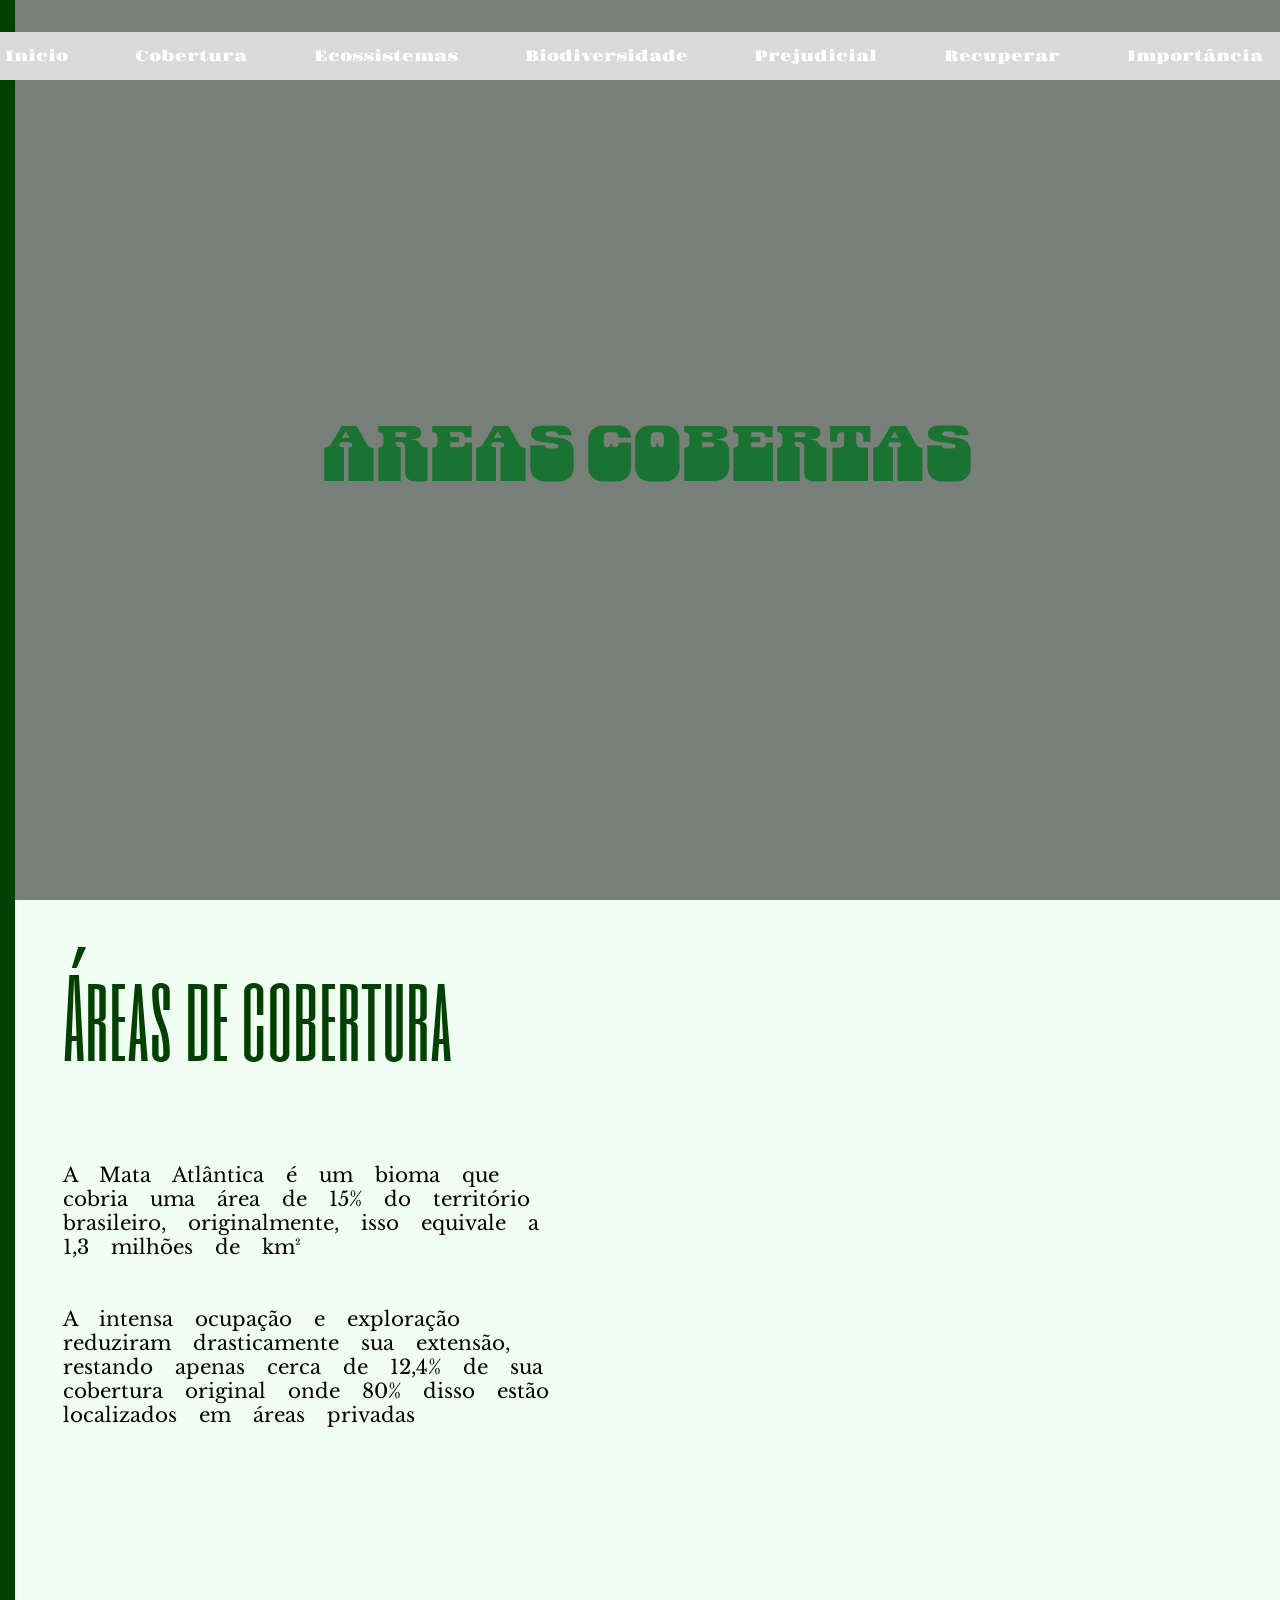
==== ETECVAV/Programação Web/Mata Atlântica/areascobertas.html @ e535a1f0 "Atualização" ====
<!DOCTYPE html>
<html lang="pt-BR">

<head>
    <meta charset="UTF-8">
    <meta name="viewport" content="width=device-width, initial-scale=1.0">
    <title>Areas Cobertas</title>
    <link rel="stylesheet" href="style.css">
</head>

<body>

    <div class="secao secao-capa" id="capa">
    <nav class="navbar">
        <a href="index.html" class="nav-botao">Inicio</a>
        <a href="areascobertas.html" class="nav-botao">Cobertura</a>
        <a href="ecossistemas.html" class="nav-botao">Ecossistemas</a>
        <a href="fauna-flora.html" class="nav-botao">Biodiversidade</a>
        <a href="fatores-prejudicias.html" class="nav-botao">Prejudicial</a>
        <a href="recuperar.html" class="nav-botao">Recuperar</a>
        <a href="importancia.html" class="nav-botao">Importância</a>
    </nav>


        <h1 class="capa-titulo">Areas Cobertas</h1>

    </div>

    <div class="secao" id="areas-cobertas">
        <div class="areas-conteudo">
            <h1 class="titulos areas-titulo">Áreas de cobertura</h1>
            <p class="textos areas-texto">A Mata Atlântica é um bioma que cobria uma área de
                15% do território brasileiro, originalmente, isso equivale
                a 1,3 milhões de km²</p>
            <p class="textos areas-texto">A intensa ocupação e exploração reduziram
                drasticamente sua extensão, restando apenas cerca de
                12,4% de sua cobertura original onde 80% disso estão
                localizados em áreas privadas</p>

        </div>
        <div class="areas-foto"></div>
    </div>
</body>

</html>
---- ETECVAV/Programação Web/Mata Atlântica/style.css ----
@import url('https://fonts.googleapis.com/css2?family=Danfo&family=Gravitas+One&family=Libre+Baskerville:ital,wght@0,400..700;1,400..700&family=Six+Caps&display=swap');

html{
    scroll-behavior: smooth;
}

* {
    margin: 0;
    padding: 0;
    box-sizing: border-box;
}

.secao{
    width: 100%;
    min-height: 100vh;
    background-color: #f0fff1; 
    border-left: 15px solid #004000;
    display: flex;
    scroll-snap-align: start;
}

.secao-menor {
    width: 100%;
    min-height: 80vh;
    border:2px solid red;
    display: flex;
    justify-content: center;
}

.navbar {
    display: flex;
    align-items: center;
    justify-content: center;
    min-width: 1400px;
    gap: 40px;
    position: fixed;
    top: 2rem;
    z-index: 1000;
    padding: 10px 30px;
    border-radius: 50px;
    background-color: #d9d9d9;
    min-height: 3rem;

}

.nav-botao{
    font-family: "Gravitas One", serif;
    font-weight: 400;
    font-size: clamp(5px, 2vw, 15px);
    font-style: normal;
    text-decoration: none;
    color: #ffff;
    padding-right: 2%;
    border-radius: 50px;
    display: flex;
    align-items: center;
    justify-content: center;
    text-align: center;
}

.nav-botao:hover{
    background-color: #004000;
    min-height: 2rem;

}

.secao-capa{
    background-image: url(imagens/fotocapa.jpg);
    background-size: cover;
    background-position: center;
    display: flex;
    justify-content: center;
    align-items: center;
    position: relative;
}

.secao-capa::before {
    content: '';
    position: absolute;
    top: 0;
    left: 0;
    width: 100%;
    height: 100%;
    background-color: rgba(0, 0, 0, 0.5);
}

.capa-titulo {
    position: relative;
    z-index: 1;
    font-size: clamp(50px, 6vw, 120px);
    font-family: "Danfo", serif;
    font-optical-sizing: auto;
    font-weight: 400;
    font-style: normal;
    font-variation-settings: "ELSH" 0;
    color: #1a7431ff;

}

.textos{
    font-size: clamp(14px, 2vw, 20px);
    font-family: "Libre Baskerville", serif;
    font-weight: 400;
    font-style: normal;
    word-spacing: 1rem;
}

.titulos{
    font-size: clamp(80px, 8vw, 160px);
    font-family: "Six Caps", sans-serif;
    font-weight: 400;
    font-style: normal;
    color: #004000
}

.areas-conteudo {
    width: 40%;
    min-height: auto;
    margin-left: 3rem;
}

.areas-titulo{
    position: relative;
    padding: 3rem 0 5rem 0;
}

.areas-texto{
    padding-bottom: 3rem;
}

.areas-foto{
    width: 50%;
    background-image: url(imagens/areacoberta.png);
    background-size: cover;
    background-position: center;
    margin: 5% 0 6rem 6rem;
    border-radius: 50px;
}

#ecossistemas {
    flex-direction: column;
    align-items: center;
    gap: 3rem;
}

.florestas-cards {
    display: flex;
    gap: 3rem;
    height: 200px;
}

.ecossistemas-textos{
    font-size: clamp(15px, 2vw, 40px);
    color: #25a244ff;
    z-index: 1;
}

.ecossistemas-titulo{
    margin-top: 3rem;
}
.card {
    position: relative;
    border-radius: 20px;
    width: 28%;
    height: 60vh;
    overflow: hidden;
    transition: 0.3s;
    display: flex;
    align-items: flex-end;
    padding: 20px;
}

#card-ombrofila  {
    background-image: url(imagens/cardombrofila.jpg);  
    background-size: cover;
    background-position: center; }
#card-araucaria  { 
    background-image: url(imagens/cardmataaraucaria.jfif);      
    background-size: cover;
    background-position: center; 
}
#card-estacional { 
    background-image: url(imagens/estacional.jpg);     
    background-size: cover; 
    background-position: center; }

.card::before {
    content: '';
    position: absolute;
    inset: 0;
    background-color: rgba(0, 0, 0, 0.4);
    transition: 0.4s;
}

.card:hover::before {
    background-color: rgba(0, 0, 0, 0.7);
}

.card-texto-visivel {
    position: relative;
    z-index: 2;
    transition: 0.5s;
    display: flex;
    align-items: center;
    gap: 10px;
}

.card:hover .card-texto-visivel {
    opacity: 0;
    transform: translateY(-20px);
}

.card-titulo {
    font-size: clamp(30px, 2vw, 100px);
    color: #f0fff1;
}

.card-icone {
    width: 30px;
}

.oculto {
    position: absolute;
    top: 20px;
    left: 20px;
    right: 20px;
    opacity: 0;
    transform: translateY(100px);
    transition: 0.5s;
    display: flex;
    flex-direction: column;
    align-items: center;
    gap: 20px;
    text-align: center;
    z-index: 2;
    color: #f0fff1;
}

.card:hover .oculto {
    opacity: 1;
    transform: translateY(0);
}

.textos-card{
    text-align: left;
}
.bio-titulo{
    margin-top: 5rem;
}

.secao-fauna-flora{
    min-height: 100vh;
    width: 50%;
    position: relative;
}

.titulo-fauna-flora{
    margin-top: 3rem;
    text-align: center;
}
#card-fauna{
    background-image: url(imagens/cardfauna.png);
    background-size: cover;
    background-position: center;
}

#card-mico{
    height: 30%;
    width: 40%;
    background-image: url(imagens/cardmico.jpg);
    background-size: cover;
    background-position: center;
    left:2rem;
}

#card-especies{
    position: absolute;
    left:50%;
    height: 40%;
    width: 40%;
    background-image: url(imagens/cardfauna.png);
    background-size: cover;
    background-position: center;
}

.textos-cards-fauna{
    font-size: clamp(10px, 2vw, 20px);
}

#card-pau-brasil{
    height: 30%;
    width: 40%;
    background-image: url(imagens/cardpaubrasil.webp);
    background-size: cover;
    background-position: center;
    top: 3rem;
}

#card-frutas{
    position: absolute;
    left:50%;
    height: 40%;
    width: 40%;
    background-image: url(imagens/cardfruta.jpg);
    background-size: cover;
    background-position: center;
}

.texto-introduçao{
    margin-bottom: 2rem;
    text-align: justify;
}

.introduçao-foto{
    background-image: url(imagens/introduçaofoto.jpg);
    margin: 7% 0 3rem 6rem;
}

.textos-fatores-prejudiciais{
    margin-top: 2rem;
    text-align: justify;
}

.foto-vaca{
    height: 40%;
    width: 40%;
    background-image: url(imagens/vacafoto.avif);
    background-size: cover;
    background-position: center;

}
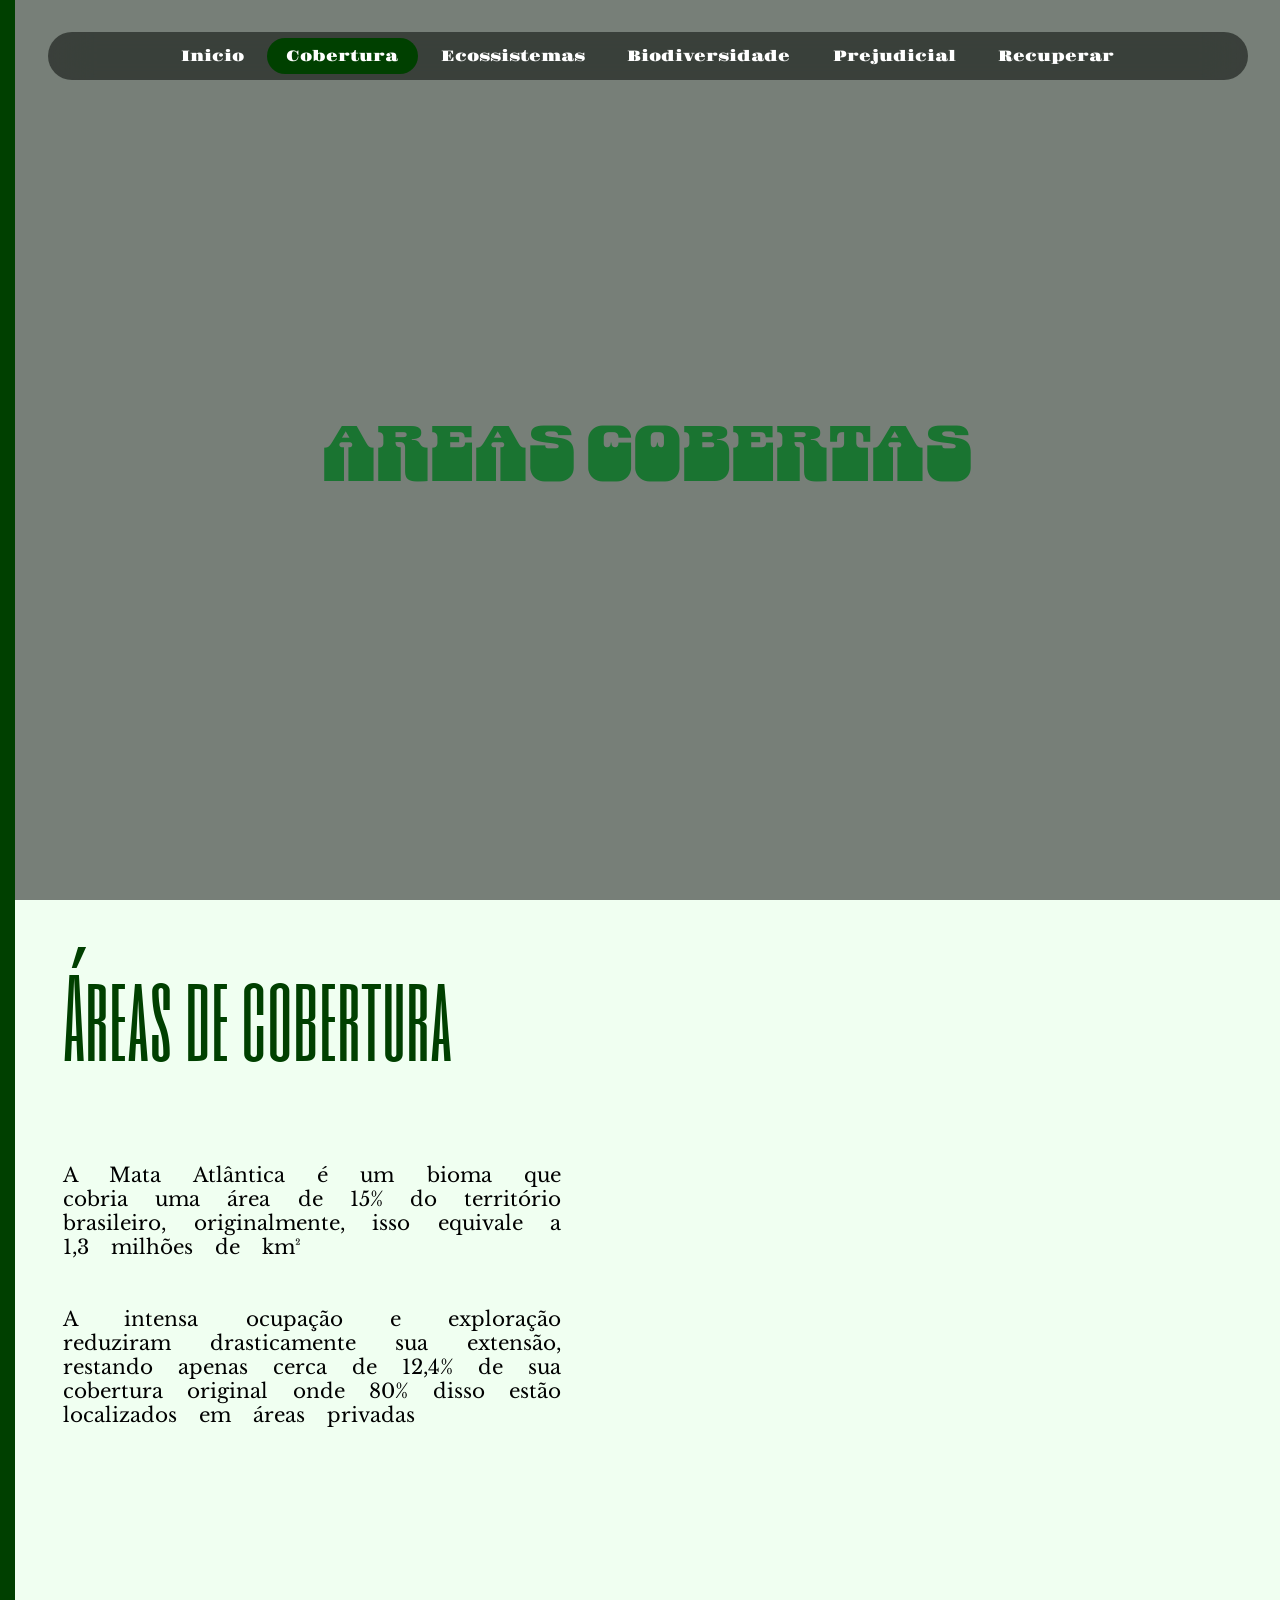
==== commit 366a404b: "Atualização" ====
--- a/ETECVAV/Programação Web/Mata Atlântica/areascobertas.html
+++ b/ETECVAV/Programação Web/Mata Atlântica/areascobertas.html
@@ -13,12 +13,11 @@
     <div class="secao secao-capa" id="capa">
     <nav class="navbar">
         <a href="index.html" class="nav-botao">Inicio</a>
-        <a href="areascobertas.html" class="nav-botao">Cobertura</a>
+        <a href="areascobertas.html" class="nav-botao onde-estamos">Cobertura</a>
         <a href="ecossistemas.html" class="nav-botao">Ecossistemas</a>
         <a href="fauna-flora.html" class="nav-botao">Biodiversidade</a>
         <a href="fatores-prejudicias.html" class="nav-botao">Prejudicial</a>
         <a href="recuperar.html" class="nav-botao">Recuperar</a>
-        <a href="importancia.html" class="nav-botao">Importância</a>
     </nav>
 
 
--- a/ETECVAV/Programação Web/Mata Atlântica/style.css
+++ b/ETECVAV/Programação Web/Mata Atlântica/style.css
@@ -31,37 +31,67 @@
     display: flex;
     align-items: center;
     justify-content: center;
-    min-width: 1400px;
-    gap: 40px;
+    min-width: 1200px;
+    gap: 4px;
     position: fixed;
     top: 2rem;
     z-index: 1000;
-    padding: 10px 30px;
+    padding: 6px 10px;
     border-radius: 50px;
-    background-color: #d9d9d9;
+    background-color: rgba(0, 0, 0, 0.5);
+    backdrop-filter: saturate(180%) blur(20px);
     min-height: 3rem;
-
-}
-
-.nav-botao{
+    animation: descer 1s ease-out;
+}
+
+.nav-botao {
     font-family: "Gravitas One", serif;
     font-weight: 400;
     font-size: clamp(5px, 2vw, 15px);
     font-style: normal;
     text-decoration: none;
-    color: #ffff;
-    padding-right: 2%;
+    color: #fff;
     border-radius: 50px;
     display: flex;
     align-items: center;
     justify-content: center;
     text-align: center;
-}
-
-.nav-botao:hover{
+    padding: 0.5rem 1.2rem;
+    min-height: 2.2rem;
+    position: relative;
+    transition: color 0.3s ease;
+    
+}
+
+/* Pill background via pseudo-element */
+.nav-botao::before {
+    content: '';
+    position: absolute;
+    inset: 0;
+    border-radius: 50px;
     background-color: #004000;
-    min-height: 2rem;
-
+    opacity: 0;
+    transform: scale(0.85);
+    transition: opacity 0.25s ease, transform 0.25s ease;
+    z-index: -1;
+}
+
+/* Active page pill — always visible */
+.onde-estamos::before {
+    opacity: 1;
+    transform: scale(1);
+}
+
+/* Hover pill — fade + grow in */
+.nav-botao:hover::before {
+    opacity: 1;
+    transform: scale(1);
+}
+
+/* Dim active pill when hovering a different button */
+.navbar:has(.nav-botao:hover) .onde-estamos:not(:hover)::before {
+    opacity: 0.35;
+    transform: scale(0.9);
 }
 
 .secao-capa{
@@ -94,7 +124,7 @@
     font-style: normal;
     font-variation-settings: "ELSH" 0;
     color: #1a7431ff;
-
+    animation: descer 1s ease-out;
 }
 
 .textos{
@@ -103,6 +133,7 @@
     font-weight: 400;
     font-style: normal;
     word-spacing: 1rem;
+    text-align: justify;
 }
 
 .titulos{
@@ -122,10 +153,16 @@
 .areas-titulo{
     position: relative;
     padding: 3rem 0 5rem 0;
+    animation: cardsmovimentoesquerda 2s ease-in-out;
+    animation-timeline: view();
+    animation-range: entry 0% entry 100%
 }
 
 .areas-texto{
     padding-bottom: 3rem;
+    animation: cardsmovimentoesquerda 2s ease-in-out;
+    animation-timeline: view();
+    animation-range: entry 0% entry 100%
 }
 
 .areas-foto{
@@ -135,6 +172,9 @@
     background-position: center;
     margin: 5% 0 6rem 6rem;
     border-radius: 50px;
+    animation: cardsmovimentodireita 2s ease-out;
+    animation-timeline: view();
+    animation-range: entry 0% entry 80%
 }
 
 #ecossistemas {
@@ -173,16 +213,27 @@
 #card-ombrofila  {
     background-image: url(imagens/cardombrofila.jpg);  
     background-size: cover;
-    background-position: center; }
+    background-position: center; 
+    animation: cardsmovimentoesquerda 2s ease-in-out;
+    animation-timeline: view();
+    animation-range: entry 0% entry 100%
+}
 #card-araucaria  { 
     background-image: url(imagens/cardmataaraucaria.jfif);      
     background-size: cover;
     background-position: center; 
+    animation: aparecer 2s ease-in-out;
+    animation-timeline: view();
+    animation-range: entry 0% entry 100%
 }
 #card-estacional { 
     background-image: url(imagens/estacional.jpg);     
     background-size: cover; 
-    background-position: center; }
+    background-position: center; 
+    animation: cardsmovimentodireita 2s ease-in-out;
+    animation-timeline: view();
+    animation-range: entry 0% entry 100%
+}
 
 .card::before {
     content: '';
@@ -271,6 +322,9 @@
     background-size: cover;
     background-position: center;
     left:2rem;
+    animation: cardsmovimentoesquerda 2s ease-in-out;
+    animation-timeline: view();
+    animation-range: entry 0% entry 100%
 }
 
 #card-especies{
@@ -281,6 +335,9 @@
     background-image: url(imagens/cardfauna.png);
     background-size: cover;
     background-position: center;
+    animation: cardsmovimentoesquerda 2s ease-in-out;
+    animation-timeline: view();
+    animation-range: entry 0% entry 100%
 }
 
 .textos-cards-fauna{
@@ -294,6 +351,9 @@
     background-size: cover;
     background-position: center;
     top: 3rem;
+    animation: cardsmovimentodireita 2s ease-in-out;
+    animation-timeline: view();
+    animation-range: entry 0% entry 100%
 }
 
 #card-frutas{
@@ -304,6 +364,9 @@
     background-image: url(imagens/cardfruta.jpg);
     background-size: cover;
     background-position: center;
+    animation: cardsmovimentodireita 2s ease-in-out;
+    animation-timeline: view();
+    animation-range: entry 0% entry 100%
 }
 
 .texto-introduçao{
@@ -319,13 +382,106 @@
 .textos-fatores-prejudiciais{
     margin-top: 2rem;
     text-align: justify;
-}
+    animation: cardsmovimentoesquerda 2s ease-in-out;
+    animation-timeline: view();
+    animation-range: entry 0% entry 100%
+}
+
+
+@keyframes descer {
+    from{transform: translateY(-300%);}
+}
+
+@keyframes cardsmovimentodireita{
+    from{transform: translateX(300%);}
+}
+
+@keyframes cardsmovimentoesquerda{
+    from{transform: translateX(-300%);}
+}
+
+@keyframes aparecer{
+    from{opacity: 0;}
+    to{opacity: 1;}
+}
+
+.titulo-prejudicial{
+    margin-top: 2rem;
+    animation: cardsmovimentoesquerda 2s ease-out;
+    animation-timeline: view();
+    animation-range: entry 0% entry 80%
+}
+
+.foto-desmatamento{
+    width: 50%;
+    margin: 8% 5% 25% 0px;
+    background-image: url(imagens/desmatamento.jpg);
+    background-size: cover;
+    background-position: center;
+    animation: cardsmovimentodireita 2s ease-in-out;
+    animation-timeline: view();
+    animation-range: entry 0% entry 100%
+}   
 
 .foto-vaca{
-    height: 40%;
+    margin: 8% 3rem 15% 5%;
     width: 40%;
     background-image: url(imagens/vacafoto.avif);
     background-size: cover;
     background-position: center;
-
-}+    animation: aparecer 2s ease-in-out;
+    animation-timeline: view();
+    animation-range: entry 0% entry 100%
+}
+
+.titulo-como-recuperar{
+    margin-top: 2rem;
+    animation: cardsmovimentoesquerda 2s ease-out;
+    animation-timeline: view();
+    animation-range: entry 0% entry 80%
+}
+
+#como-recuperar{
+    flex-direction: column;
+    align-items: center;
+    gap: 3rem;
+}
+
+.recuperar-cards{
+    display: flex;
+    gap: 3rem;
+    height: 200px;
+    width: 80%;
+    justify-content: center;
+}
+
+#card-regeneraçao-espontanea{
+    background-image: url(imagens/regeneraçaoespontanea.webp);  
+    background-size: cover;
+    background-position: center; 
+    animation: cardsmovimentoesquerda 2s ease-in-out;
+    animation-timeline: view();
+    animation-range: entry 0% entry 100%
+}
+
+#card-reflorestamento{
+    background-image: url(imagens/reflorestamento.jpg);      
+    background-size: cover;
+    background-position: center; 
+    animation: aparecer 2s ease-in-out;
+    animation-timeline: view();
+    animation-range: entry 0% entry 100%
+}
+
+#card-dificuldade{
+    background-image: url(imagens/dificuldade.webp);
+    background-size: cover;
+    background-position: center;
+    animation: cardsmovimentodireita 2s ease-in-out;
+    animation-timeline: view();
+    animation-range: entry 0% entry 100%
+}
+
+.cards-recuperar{
+    width: 30%;
+}
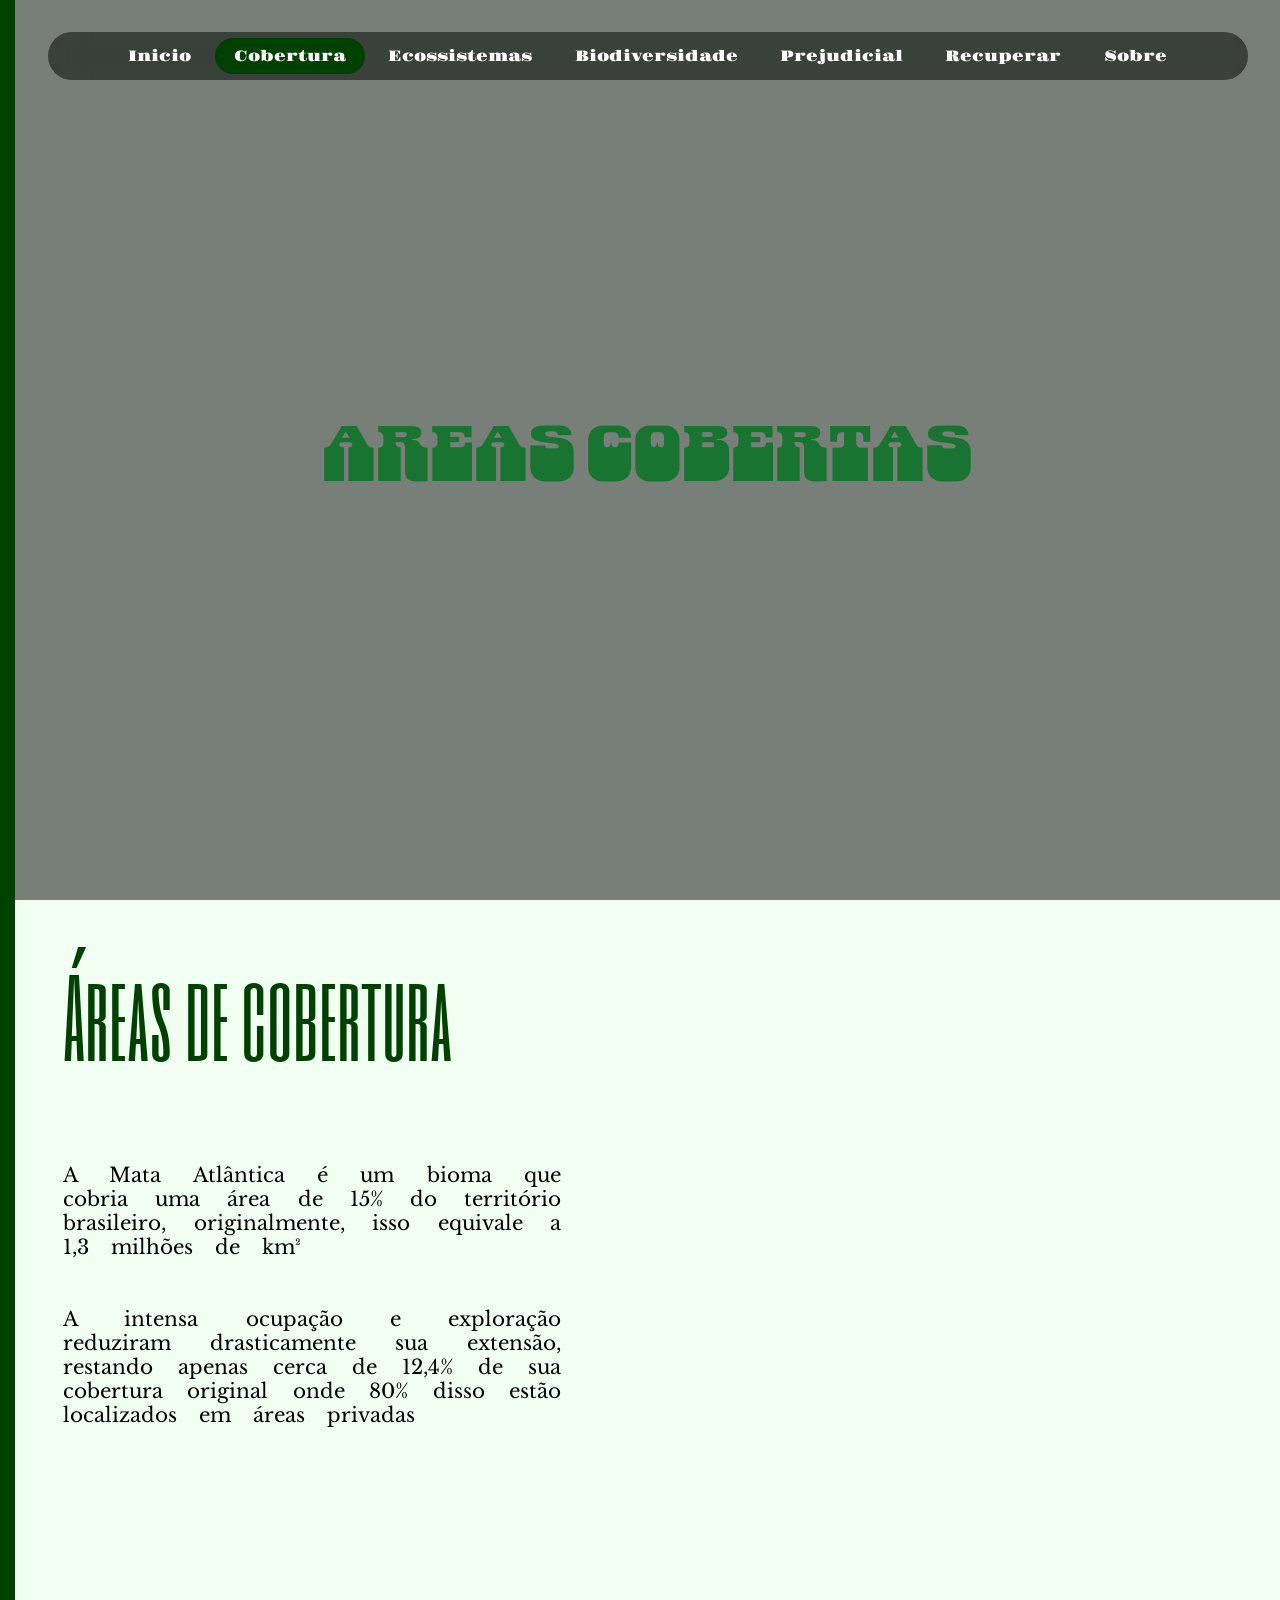
==== commit 4562c6d3: "atauaadaswdad" ====
--- a/ETECVAV/Programação Web/Mata Atlântica/areascobertas.html
+++ b/ETECVAV/Programação Web/Mata Atlântica/areascobertas.html
@@ -6,6 +6,7 @@
     <meta name="viewport" content="width=device-width, initial-scale=1.0">
     <title>Areas Cobertas</title>
     <link rel="stylesheet" href="style.css">
+    <link rel="icon" type="image/jpg" href="imagens/icone.jpg">
 </head>
 
 <body>
@@ -18,6 +19,7 @@
         <a href="fauna-flora.html" class="nav-botao">Biodiversidade</a>
         <a href="fatores-prejudicias.html" class="nav-botao">Prejudicial</a>
         <a href="recuperar.html" class="nav-botao">Recuperar</a>
+        <a href="sobre.html" class="nav-botao">Sobre</a>
     </nav>
 
 
--- a/ETECVAV/Programação Web/Mata Atlântica/style.css
+++ b/ETECVAV/Programação Web/Mata Atlântica/style.css
@@ -2,6 +2,11 @@
 
 html{
     scroll-behavior: smooth;
+}
+
+body{
+    background-color: #f0fff1;
+    border-left: 15px solid #004000;
 }
 
 * {
@@ -14,7 +19,6 @@
     width: 100%;
     min-height: 100vh;
     background-color: #f0fff1; 
-    border-left: 15px solid #004000;
     display: flex;
     scroll-snap-align: start;
 }
@@ -90,7 +94,7 @@
 
 /* Dim active pill when hovering a different button */
 .navbar:has(.nav-botao:hover) .onde-estamos:not(:hover)::before {
-    opacity: 0.35;
+    opacity: 0.10;
     transform: scale(0.9);
 }
 
@@ -141,7 +145,7 @@
     font-family: "Six Caps", sans-serif;
     font-weight: 400;
     font-style: normal;
-    color: #004000
+    color: #004000;
 }
 
 .areas-conteudo {
@@ -197,6 +201,9 @@
 
 .ecossistemas-titulo{
     margin-top: 3rem;
+    animation: aparecer 2s ease-in-out;
+    animation-timeline: view();
+    animation-range: entry 0% entry 400%
 }
 .card {
     position: relative;
@@ -308,6 +315,9 @@
 .titulo-fauna-flora{
     margin-top: 3rem;
     text-align: center;
+    animation: aparecer 2s ease-in-out;
+    animation-timeline: view();
+    animation-range: entry 0% entry 400%
 }
 #card-fauna{
     background-image: url(imagens/cardfauna.png);
@@ -382,9 +392,9 @@
 .textos-fatores-prejudiciais{
     margin-top: 2rem;
     text-align: justify;
-    animation: cardsmovimentoesquerda 2s ease-in-out;
-    animation-timeline: view();
-    animation-range: entry 0% entry 100%
+    animation: cardsmovimentoesquerda 5s ease-out;
+    animation-timeline: view();
+    animation-range: entry 0% entry 80%
 }
 
 
@@ -436,9 +446,9 @@
 
 .titulo-como-recuperar{
     margin-top: 2rem;
-    animation: cardsmovimentoesquerda 2s ease-out;
-    animation-timeline: view();
-    animation-range: entry 0% entry 80%
+    animation: aparecer 2s ease-in-out;
+    animation-timeline: view();
+    animation-range: entry 0% entry 400%
 }
 
 #como-recuperar{
@@ -485,3 +495,84 @@
 .cards-recuperar{
     width: 30%;
 }
+
+.footer{
+    position: relative;
+    background-color: #10451dff;
+}
+
+.titulo-footer{
+    text-align: center;
+    animation: cardsmovimentoesquerda 1s ease-out;
+    animation-timeline: view();
+    animation-range: entry 0% entry 100%;
+    margin-top: 5rem;
+}
+
+.footer-conteudo{
+    gap: 2rem;
+    width: 40%;
+    max-height: 400px;
+    margin-right: 5rem;
+    margin-top: 6rem;
+    animation: cardsmovimentodireita 1s ease-out;
+    animation-timeline: view();
+    animation-range: entry 0% entry 200%;
+    border: 2px solid rgba(0, 0, 0, 0.2);
+    border-radius: 20px;
+}
+
+@keyframes subir{
+    from{transform: translateY(300%);}
+}
+
+.subtitulo-footer{
+    font-size: clamp(80px, 8vw, 120px);
+    color: #1a7431ff;
+    margin-top: 0;
+    display: block;
+    text-align: center;
+    animation: none;
+}
+
+.desenvolvedores-footer{
+   margin-bottom: 1rem;
+   text-align: center;
+}
+
+.referencias{
+    position: absolute;
+    bottom: 5%;
+    left: 5%;
+    width: 40%;
+    border: 2px solid rgba(0, 0, 0, 0.2);
+    border-radius: 20px;
+    padding: 1rem;
+    animation: cardsmovimentoesquerda 1s ease-out;
+    animation-timeline: view();
+    animation-range: entry 0% entry 100%
+}
+
+.referencias-texto{
+    margin-top: 1rem;
+}
+
+.ongs{
+    position: absolute;
+    bottom: 5%;
+    right: 5%;
+    width: 40%;
+    border: 2px solid rgba(0, 0, 0, 0.2);
+    border-radius: 20px;
+    padding: 1rem;
+    animation: subir 1s ease-out;
+    animation-timeline: view();
+    animation-range: entry 0% entry 100%
+
+}
+
+.links{
+    color: #f0fff1;
+    text-decoration: none;
+    z-index: 9999;
+}
